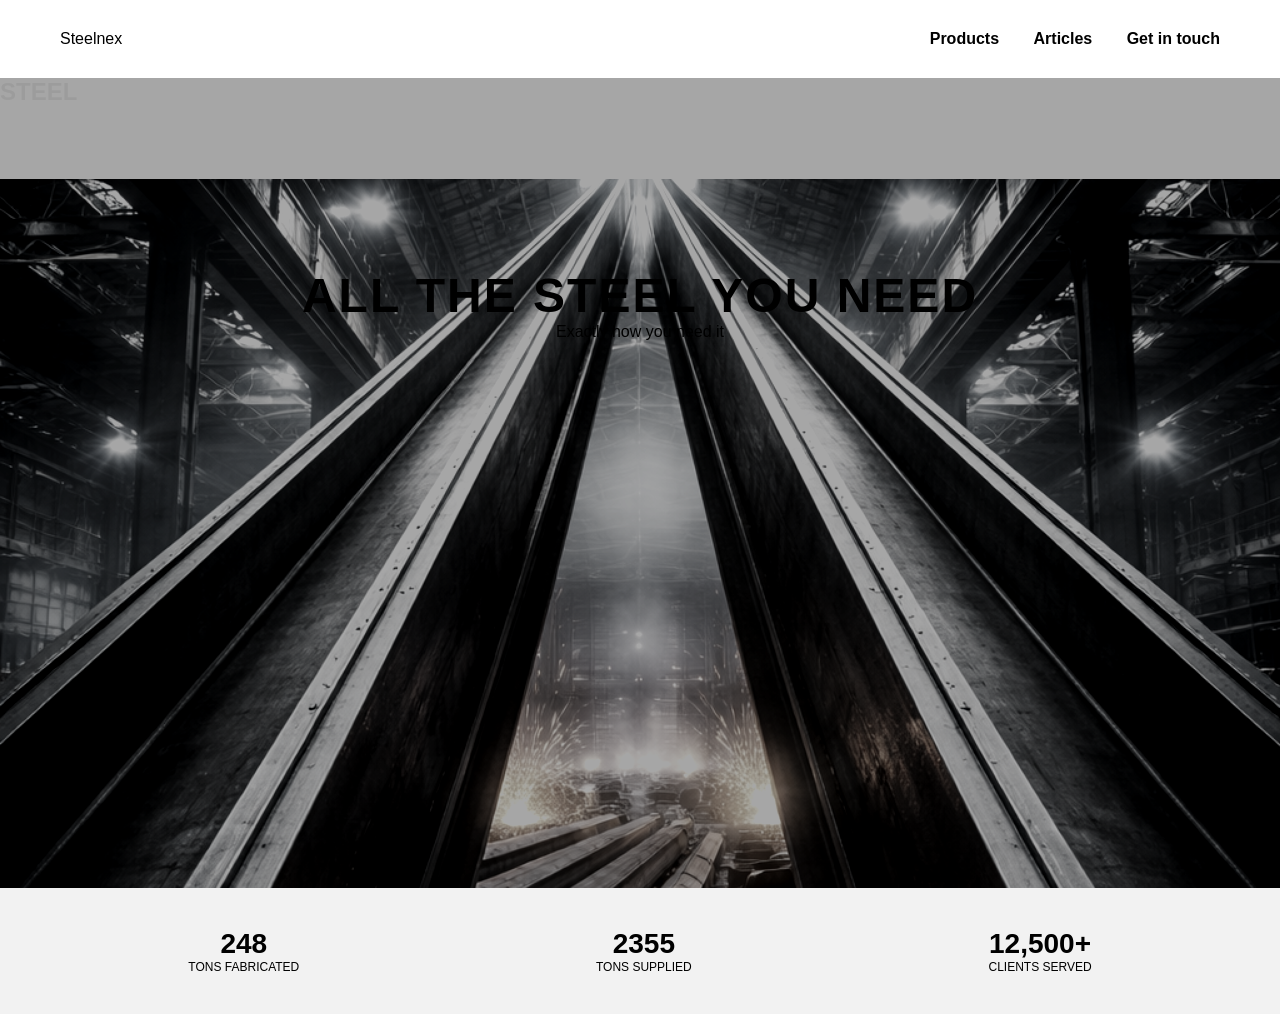
==== index.html @ 7763c03f "Add files via upload" ====
<!DOCTYPE html>
<html lang="en">
<head>
  <meta charset="UTF-8">
  <title>Steel Company</title>
  <link rel="stylesheet" href="style.css">
</head>
<body>

<header class="nav">
  <div class="logo">Steelnex</div>
  <nav>
    <a href="#">Products</a>
    <a href="#">Articles</a>
    <a href="#">Get in touch</a>
  </nav>
</header>

<section class="hero">
  <h1 class="bg-text">STEEL</h1>

  <div class="hero-content">
    <h2>ALL THE STEEL YOU NEED</h2>
    <p>Exactly how you need it</p>
  </div>

  <img src="steel.jpg" class="hero-image">
</section>

<section class="stats">
  <div><strong>248</strong><span>Tons fabricated</span></div>
  <div><strong>2355</strong><span>Tons supplied</span></div>
  <div><strong>12,500+</strong><span>Clients served</span></div>
</section>

</body>
</html>
---- style.css ----
* {
  margin: 0;
  padding: 0;
  box-sizing: border-box;
  font-family: Arial, Helvetica, sans-serif;
}

body {
  background: #fff;
  color: #000;
}

.nav {
  display: flex;
  justify-content: space-between;
  padding: 30px 60px;
}

.nav a {
  margin-left: 30px;
  text-decoration: none;
  color: #000;
  font-weight: 600;
}

.hero {
  position: relative;
  height: 90vh;
  overflow: hidden;
}

.bg-text {
  opacity: 0.06;
}

.hero-content {
  position: absolute;
  top: 20%;
  width: 100%;
  text-align: center;
}

.hero-content h2 {
  font-size: 48px;
  letter-spacing: 2px;
}

.hero-content {
  position: relative;
  z-index: 2;
}

.hero-image {
  width: 100%;
  height: 100%;
  object-fit: cover;
  filter: grayscale(80%) contrast(1.15);
}

.hero::after {
  content: "";
  position: absolute;
  inset: 0;
  background: rgba(0,0,0,0.35);
}


.stats {
  display: flex;
  justify-content: space-around;
  padding: 40px;
  background: #f2f2f2;
}

.stats div {
  text-align: center;
}

.stats strong {
  font-size: 28px;
}

.stats span {
  display: block;
  font-size: 12px;
  text-transform: uppercase;
}
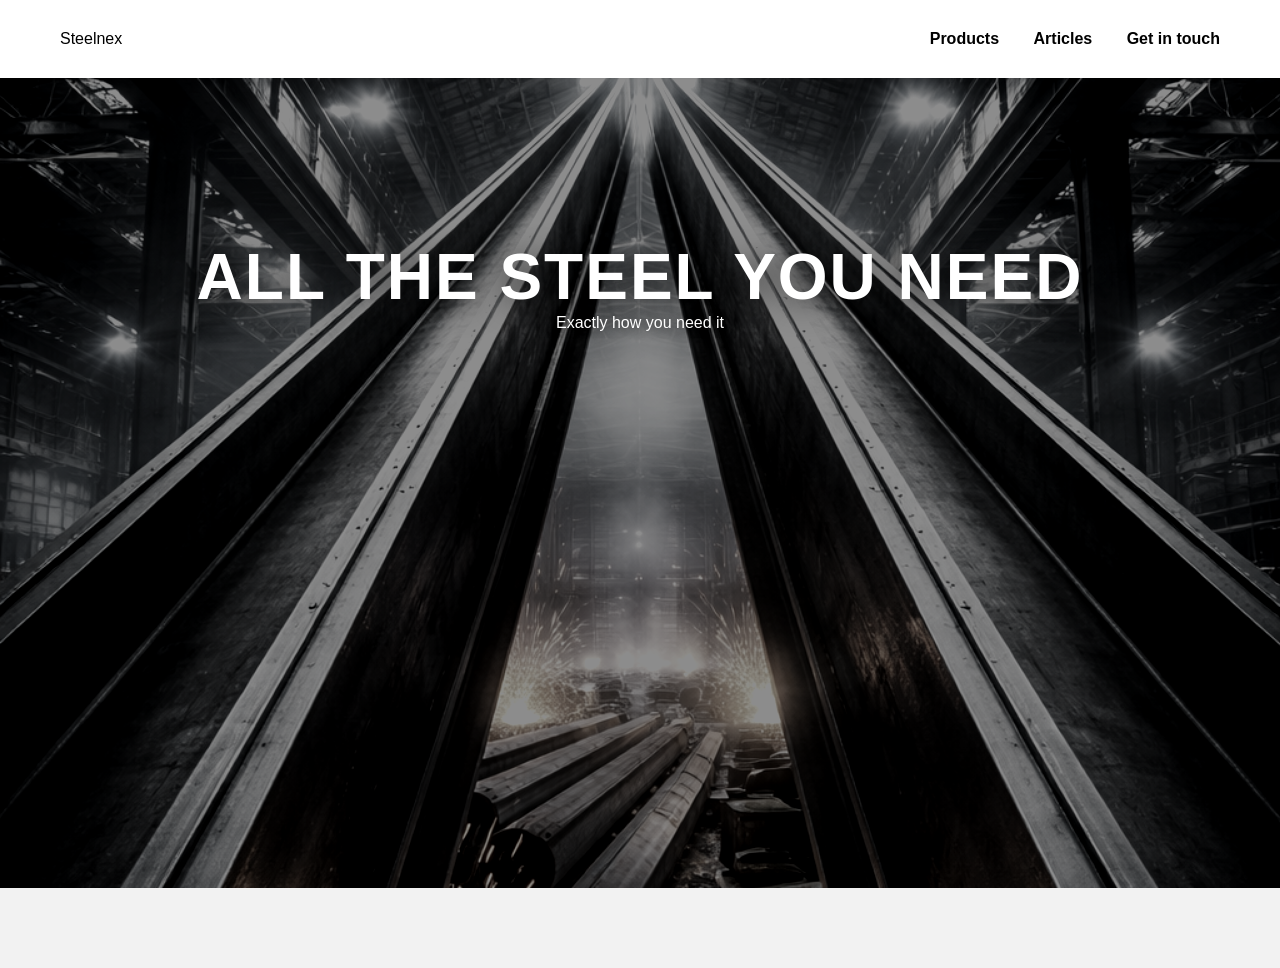
==== commit e8382dd5: "Update index.html Removed footer details" ====
--- a/index.html
+++ b/index.html
@@ -28,10 +28,11 @@
 </section>
 
 <section class="stats">
-  <div><strong>248</strong><span>Tons fabricated</span></div>
-  <div><strong>2355</strong><span>Tons supplied</span></div>
-  <div><strong>12,500+</strong><span>Clients served</span></div>
+  <div><strong></strong><span></span></div>
+  <div><strong></strong><span></span></div>
+  <div><strong></strong><span></span></div>
 </section>
 
 </body>
 </html>
+
--- a/style.css
+++ b/style.css
@@ -29,40 +29,53 @@
   overflow: hidden;
 }
 
+/* background STEEL text */
 .bg-text {
-  opacity: 0.06;
+  display: none;
 }
 
+/* HERO IMAGE */
+.hero-image {
+  position: absolute;
+  inset: 0;
+  width: 100%;
+  height: 100%;
+  object-fit: cover;
+  filter: grayscale(80%) contrast(1.15);
+  z-index: 0;
+}
+
+/* DARK OVERLAY */
+.hero::after {
+  content: "";
+  position: absolute;
+  inset: 0;
+  background: rgba(0,0,0,0.45);
+  z-index: 1;
+}
+
+/* HERO TEXT */
 .hero-content {
   position: absolute;
   top: 20%;
   width: 100%;
   text-align: center;
+  z-index: 2;
 }
 
 .hero-content h2 {
-  font-size: 48px;
+  color: #ffffff;
+  font-size: clamp(36px, 5vw, 72px);
+  font-weight: 800;
   letter-spacing: 2px;
+  text-shadow: 0 4px 30px rgba(0,0,0,0.7);
 }
 
-.hero-content {
-  position: relative;
-  z-index: 2;
+.hero-content p {
+  color: #ffffff;
+  text-shadow: 0 1px 10px rgba(0,0,0,0.5);
 }
 
-.hero-image {
-  width: 100%;
-  height: 100%;
-  object-fit: cover;
-  filter: grayscale(80%) contrast(1.15);
-}
-
-.hero::after {
-  content: "";
-  position: absolute;
-  inset: 0;
-  background: rgba(0,0,0,0.35);
-}
 
 
 .stats {
@@ -85,3 +98,4 @@
   font-size: 12px;
   text-transform: uppercase;
 }
+
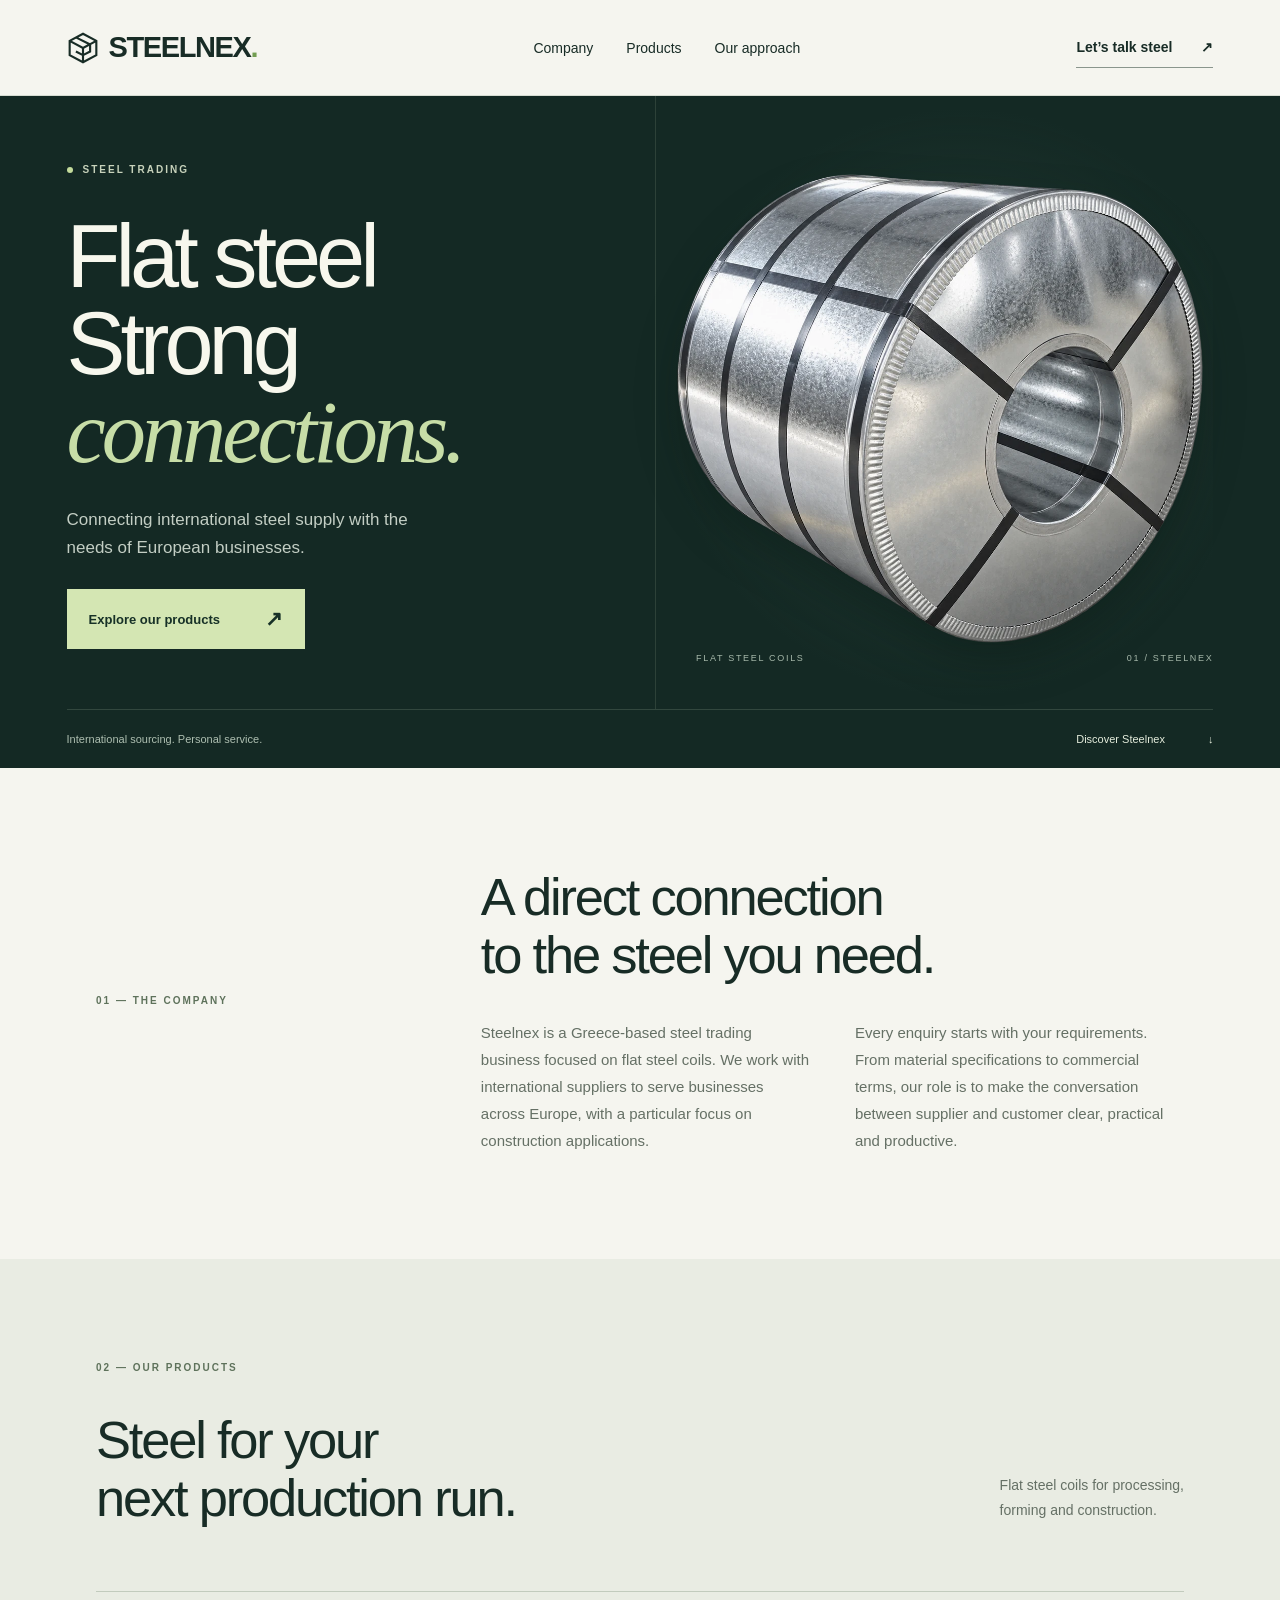
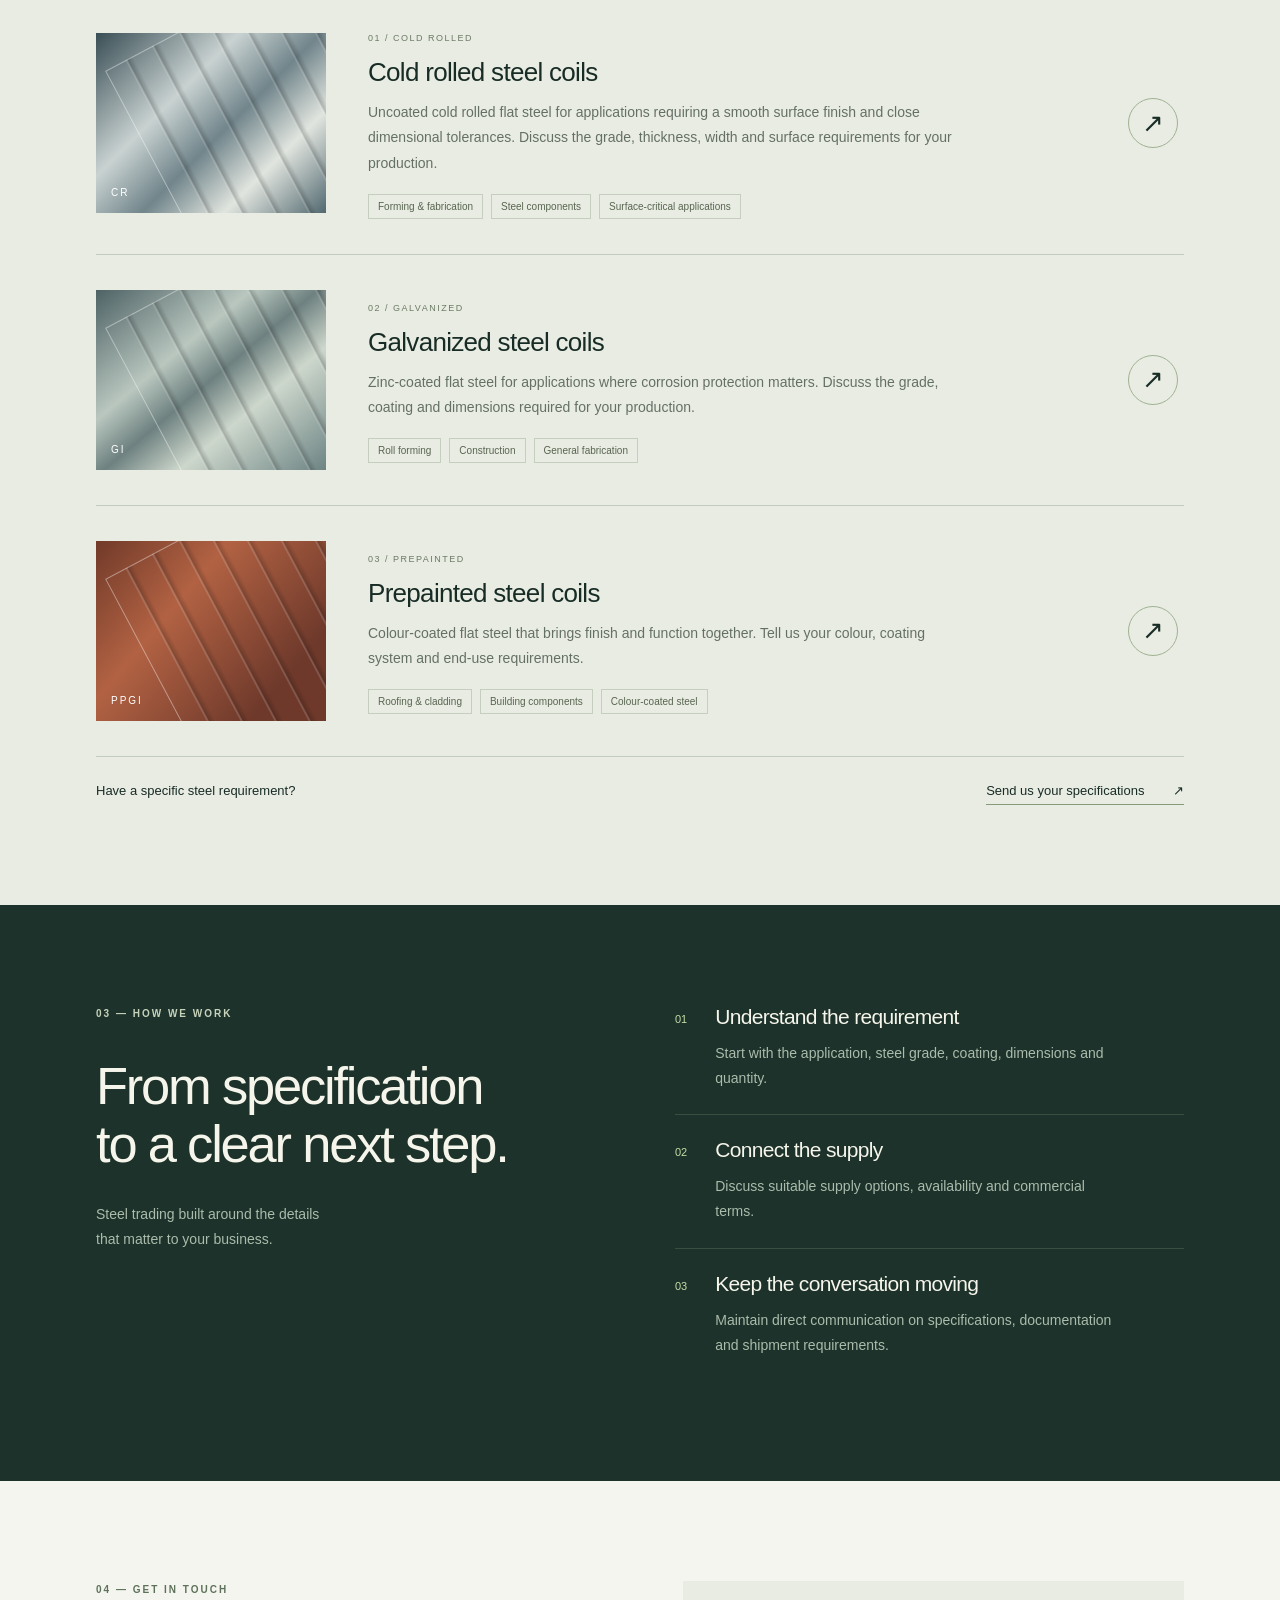
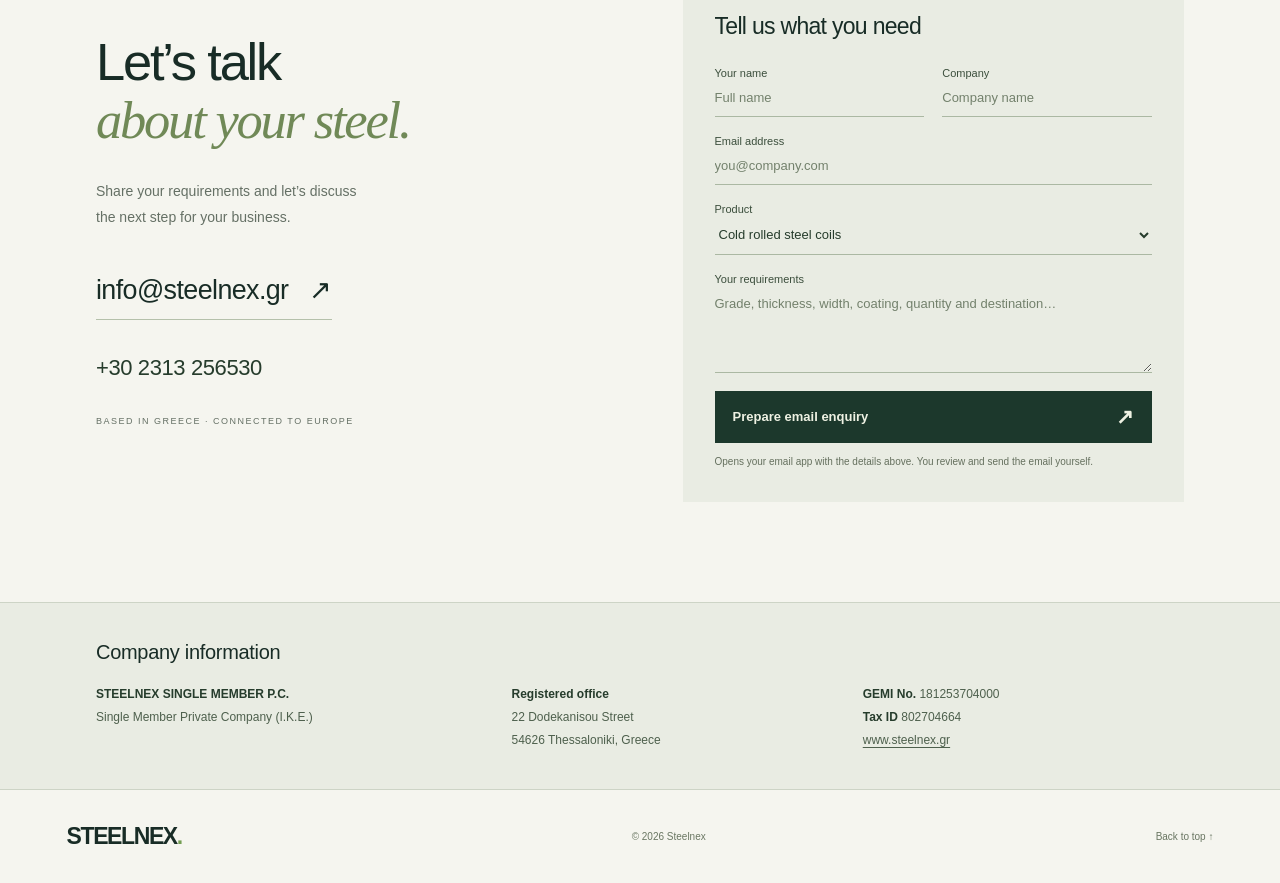
==== commit 1c2452ed: "Update index.html" ====
--- a/index.html
+++ b/index.html
@@ -1,38 +1,25 @@
-<!DOCTYPE html>
-<html lang="en">
-<head>
-  <meta charset="UTF-8">
-  <title>Steel Company</title>
-  <link rel="stylesheet" href="style.css">
-</head>
-<body>
+<!doctype html><html lang="en"><head><meta charset="utf-8"><meta name="viewport" content="width=device-width,initial-scale=1"><meta name="theme-color" content="#142924"><title>STEELNEX | Flat Steel. Connected.</title><meta name="description" content="Steelnex connects international flat steel supply with European businesses. Galvanized, prepainted and cold rolled steel coils, with personal service."><link rel="canonical" href="https://www.steelnex.gr/"><link rel="icon" href="[data-uri]" type="image/svg+xml"><style>*{box-sizing:border-box}html{scroll-behavior:smooth;scroll-padding-top:95px}body{margin:0;background:#f5f5ef;color:#182c26;font-family:Arial,Helvetica,sans-serif;-webkit-font-smoothing:antialiased}a{color:inherit;text-decoration:none}button,input,select,textarea{font:inherit}button,a,input,select,textarea{-webkit-tap-highlight-color:transparent}:focus-visible{outline:3px solid #afc77d;outline-offset:5px}.skip{position:absolute;top:-90px;background:white;padding:15px;z-index:10}.skip:focus{top:4px}header{height:96px;display:flex;align-items:center;justify-content:space-between;padding:0 5.2%;border-bottom:1px solid #d6dcd2;background:#f5f5ef;gap:24px}.brand{font-weight:800;letter-spacing:-1.4px;font-size:29px;display:flex;align-items:center;gap:10px}.brand svg{width:32px;height:36px}.brand-dot{color:#739e52;margin-left:-10px}nav{display:flex;gap:33px;font-size:14px}nav a:hover{color:#63863e}.nav-contact{font-size:14px;font-weight:600;display:flex;gap:29px;border-bottom:1px solid #8a968d;padding:12px 0}.menu{display:none}.hero{color:#f7f7ed;background:#142924;padding:0 5.2%}.hero-grid{display:grid;grid-template-columns:1fr 1fr;gap:30px;max-width:1500px;margin:auto}.hero-copy{padding:65px 0 60px;position:relative;z-index:1}.eyebrow{font-size:10px;letter-spacing:2px;line-height:1.7;font-weight:600;color:#c7d2bb;display:flex;align-items:center;gap:10px;margin:0 0 35px}.eyebrow>span{width:6px;height:6px;border-radius:50%;background:#c4dc9c}h1{font-size:clamp(65px,6.9vw,108px);line-height:.99;letter-spacing:-5px;font-weight:500;margin:0 0 30px}em{font-family:Georgia,'Times New Roman',serif;font-weight:400;color:#c7dda7}h1 em{letter-spacing:-4px}.hero-intro{max-width:360px;font-size:17px;line-height:1.65;color:#c3cec4;margin-bottom:27px}.button{display:inline-flex;align-items:center;justify-content:space-between;gap:45px;padding:18px 22px;font-size:13px;font-weight:600;border:0;cursor:pointer;transition:background .15s}.button span{font-size:21px}.light{background:#d4e6b3;color:#173127}.light:hover{background:#e7f4cd}.hero-art{position:relative;align-self:stretch;display:flex;align-items:center;min-width:0;background:radial-gradient(ellipse at 55% 50%,#36514970,transparent 68%);border-left:1px solid #9cab9230}.hero-art img{display:block;width:118%;height:auto;max-width:none;margin-left:-6%}.art-top{position:absolute;top:65px;left:40px;font-size:9px;letter-spacing:2px;color:#a7b9ab}.art-bottom{position:absolute;bottom:46px;left:40px;right:0;display:flex;justify-content:space-between;font-size:9px;letter-spacing:1.7px;color:#a7b9ab}.hero-foot{border-top:1px solid #71857455;display:flex;justify-content:space-between;padding:23px 0;font-size:11px;color:#aebfb1;max-width:1500px;margin:auto}.hero-foot a{color:#e4ecdc}.hero-foot a span{margin-left:40px}.section{padding:100px 7.5%;scroll-margin-top:20px}.dark{color:#5e725b}h2{font-size:clamp(36px,4.1vw,58px);font-weight:400;line-height:1.1;letter-spacing:-2.2px;margin:0 0 30px}.about{display:grid;grid-template-columns:1fr 2.1fr;gap:50px}.about .eyebrow{padding-top:9px}.about-copy{display:grid;grid-template-columns:1fr 1fr;gap:45px}.about-copy p,.product p{color:#657065;font-size:15px;line-height:1.8;margin:5px 0}.products{background:#e9ece3}.section-heading{display:flex;align-items:end;justify-content:space-between;gap:40px;margin-bottom:35px}.section-heading>p{font-size:14px;color:#657065;line-height:1.8;margin-bottom:33px}.product{border-top:1px solid #c2cbbd;display:grid;grid-template-columns:230px 1fr 56px;gap:42px;align-items:center;padding:35px 0}.sample{height:180px;position:relative;overflow:hidden;display:flex;align-items:end;padding:15px;color:white}.sample:after{content:'';position:absolute;width:230px;height:230px;transform:rotate(-28deg);left:50px;top:-30px;border:1px solid #ffffff66;background:repeating-linear-gradient(90deg,#fff0 0px,#fff0 22px,#ffffff50 23px,#0003 24px,#0000 30px)}.galvanized{background:linear-gradient(140deg,#4e6265,#b9c7bf 35%,#6e8180 50%,#cdd7cc 67%,#6d8484)}.prepainted{background:linear-gradient(130deg,#713a29,#b26243 35%,#6e392b 80%)}.sample span{font-size:10px;letter-spacing:2px;z-index:1}.number{font-size:9px;letter-spacing:1.5px;color:#6b7a64}h3{font-size:26px;letter-spacing:-.7px;font-weight:500;margin:12px 0}.product p{max-width:600px;font-size:14px}.tags{display:flex;flex-wrap:wrap;gap:8px;margin-top:18px}.tags span{border:1px solid #c6cebf;padding:6px 9px;font-size:10px;color:#586550}.round-link{border:1px solid #a0b292;border-radius:50%;height:50px;width:50px;display:grid;place-items:center;font-size:26px}.round-link:hover{background:#d1dfbc}.product-note{display:flex;justify-content:space-between;padding-top:26px;border-top:1px solid #c2cbbd;font-size:13px;gap:20px}.product-note a{border-bottom:1px solid #879a79;padding-bottom:6px}.product-note a span{margin-left:25px}.approach{display:grid;grid-template-columns:1fr 1fr;gap:70px;background:#1c322a;color:#f6f5eb}.approach-title>p:last-child{color:#abbcac;font-size:14px;line-height:1.8}.steps article{display:flex;gap:28px;padding:23px 0;border-top:1px solid #657c645e}.steps article:first-child{padding-top:0;border-top:0}.steps article>span{font-size:11px;color:#c7dda7;padding-top:8px}.steps h3{font-size:21px;margin:0 0 12px}.steps p{font-size:14px;line-height:1.8;color:#abbcac;margin:0;max-width:400px}.contact{display:grid;grid-template-columns:1fr 1fr;gap:85px}.contact h2 em{color:#708957}.contact>div>p:not(.eyebrow){line-height:1.8;font-size:14px;color:#657065}.email{font-size:clamp(19px,2.1vw,29px);display:inline-block;margin:30px 0 14px;border-bottom:1px solid #b5c1ab;padding-bottom:13px;letter-spacing:-.6px}.email span{margin-left:14px}.contact .location{font-size:9px!important;letter-spacing:1.5px;margin-top:26px}form{background:#e9ece3;padding:32px}form h3{margin:0 0 27px;font-size:23px}.form-row{display:grid;grid-template-columns:1fr 1fr;gap:18px}label{display:block;font-size:11px;color:#3b4e3c;margin-bottom:18px}input,select,textarea{width:100%;display:block;background:transparent;border:0;border-bottom:1px solid #abb8a3;border-radius:0;color:#263c2c;padding:11px 0;font-size:13px}textarea{resize:vertical;min-height:88px}input::placeholder,textarea::placeholder{color:#73816c}select{cursor:pointer}.green{background:#1c382c;color:#eef1e3;width:100%;padding:14px 18px}.green:hover{background:#33543d}.form-note{font-size:10px;line-height:1.7;color:#65705e;margin-bottom:0}#form-status{font-size:12px;line-height:1.7}#form-status:empty{display:none}footer{padding:33px 5.2%;border-top:1px solid #cdd4c6;display:flex;align-items:center;justify-content:space-between;gap:25px}footer .brand{font-size:23px}footer>span,footer>a:last-child{font-size:10px;color:#697662}.mobile-nav[hidden]{display:none}
+@media(min-width:1600px){.section{padding-left:max(7.5%,calc((100vw - 1360px)/2));padding-right:max(7.5%,calc((100vw - 1360px)/2))}}
+@media(max-width:1000px){header{padding:0 5%;height:80px}nav{gap:19px}.hero-copy{padding-top:45px}h1{font-size:74px}.hero-art img{width:125%;margin-left:-11%}.art-top{top:45px;left:20px;font-size:8px}.art-bottom{left:20px}.section{padding:75px 6%}.about{gap:25px;grid-template-columns:1fr 2.5fr}.about-copy{gap:25px}.product{grid-template-columns:170px 1fr 45px;gap:25px}.sample{height:170px}.contact{gap:35px}.email{font-size:22px}.approach{gap:35px}form{padding:24px}}
+@media(max-width:720px){header{height:74px}.brand{font-size:24px}.brand svg{width:27px}nav,.nav-contact{display:none}.menu{display:block;font-size:25px;border:0;background:none;color:#142924;cursor:pointer}.mobile-nav{position:absolute;top:74px;left:0;right:0;background:#f5f5ef;padding:20px 6%;z-index:5;box-shadow:0 12px 20px #0002}.mobile-nav a{display:block;padding:13px 0;border-bottom:1px solid #d9dece}.hero{padding:0 6%;overflow:hidden}.hero-grid{grid-template-columns:1fr;gap:0}.hero-copy{padding:38px 0 10px}.eyebrow{font-size:8px;letter-spacing:1.6px;margin-bottom:25px}h1{font-size:clamp(59px,12.7vw,88px);letter-spacing:-3px}h1 em{letter-spacing:-3px}.hero-intro{font-size:15px;max-width:310px}.hero-art{height:330px;border:0;margin:5px -7% 0;justify-content:center}.hero-art img{height:350px;width:auto;margin:0}.art-top{top:20px;left:6%;font-size:8px}.art-bottom{bottom:16px;left:6%;right:6%;font-size:8px}.hero-foot{padding:20px 0;font-size:9px;gap:15px}.hero-foot a span{margin-left:12px}.section{padding:60px 6%}.about{display:block}.about-copy{display:block}.about-copy p{margin-bottom:16px}.section-heading{display:block;margin-bottom:30px}.section-heading>p{margin-bottom:15px}h2{font-size:39px;letter-spacing:-1.6px}.product{grid-template-columns:85px 1fr;gap:20px;position:relative;align-items:start;padding:28px 0}.sample{height:120px}.sample:after{left:10px}.product h3{font-size:22px;margin-right:24px}.product p{font-size:13px}.round-link{position:absolute;right:0;top:35px;width:28px;height:28px;font-size:18px}.tags{gap:5px}.tags span{font-size:8px;padding:5px 6px}.number{font-size:8px}.product-note{display:block;line-height:1.7}.product-note a{display:table;margin-top:13px}.approach{display:block}.steps{margin-top:35px}.steps h3{font-size:20px}.contact{display:block}.email{font-size:24px;margin-top:12px}.contact form{margin-top:35px}.form-row{grid-template-columns:1fr}.form-row label{margin-bottom:18px}footer{flex-wrap:wrap;padding:28px 6%;gap:23px}footer .brand{width:100%}footer>span:nth-child(2){width:100%}}
+@media(prefers-reduced-motion:reduce){html{scroll-behavior:auto}*{transition:none!important}}
 
-<header class="nav">
-  <div class="logo">Steelnex</div>
-  <nav>
-    <a href="#">Products</a>
-    <a href="#">Articles</a>
-    <a href="#">Get in touch</a>
-  </nav>
-</header>
+.company-information{padding:38px 7.5%;background:#e9ece3;border-top:1px solid #cdd4c6}.company-information h2{font-size:20px;letter-spacing:-.3px;margin:0 0 20px}.company-details{display:grid;grid-template-columns:1.2fr 1fr 1fr;gap:30px;font-size:12px;line-height:1.9;color:#4e604d}.company-details p{margin:0}.company-details strong{font-weight:600;color:#263c2c}.company-details a{text-decoration:underline;text-underline-offset:3px}@media(max-width:720px){.company-information{padding:30px 6%}.company-details{grid-template-columns:1fr;gap:18px}}
 
-<section class="hero">
-  <h1 class="bg-text">STEEL</h1>
+/* Galvanized coil product visual */
+.hero-art{justify-content:center}
+.hero-art img{width:100%;height:auto;max-width:570px;margin:0;filter:drop-shadow(0 20px 20px #06150f55)}
+@media(max-width:1000px){.hero-art img{width:100%;margin:0}}
+@media(max-width:720px){.hero-art img{width:auto;height:290px;max-width:100%;margin:0;object-fit:contain}}
+</style></head><body>
+<a class="skip" href="#main">Skip to content</a>
+<header><a class="brand" href="#" aria-label="Steelnex home"><svg viewBox="0 0 36 36" aria-hidden="true"><path d="M3 10 18 2l15 8v16l-15 8L3 26Z M3 10l15 8 15-8M18 18v16M10 6l16 8v8l-8 4-8-4" fill="none" stroke="currentColor" stroke-width="2.4"/></svg>STEELNEX<span class="brand-dot">.</span></a><nav aria-label="Main navigation"><a href="#about">Company</a><a href="#products">Products</a><a href="#approach">Our approach</a></nav><a class="nav-contact" href="#contact">Let’s talk steel <span>↗</span></a><button class="menu" aria-expanded="false" aria-controls="mobile-nav" aria-label="Open navigation">☰</button></header>
+<div class="mobile-nav" id="mobile-nav" hidden><a href="#about">Company</a><a href="#products">Products</a><a href="#approach">Our approach</a><a href="#contact">Contact</a></div>
+<main id="main"><section class="hero"><div class="hero-grid"><div class="hero-copy"><p class="eyebrow"><span></span> STEEL TRADING</p><h1>Flat steel<br>Strong<br><em>connections.</em></h1><p class="hero-intro">Connecting international steel supply with the needs of European businesses.</p><a class="button light" href="#products">Explore our products <span>↗</span></a></div><div class="hero-art"><img src="[data-uri]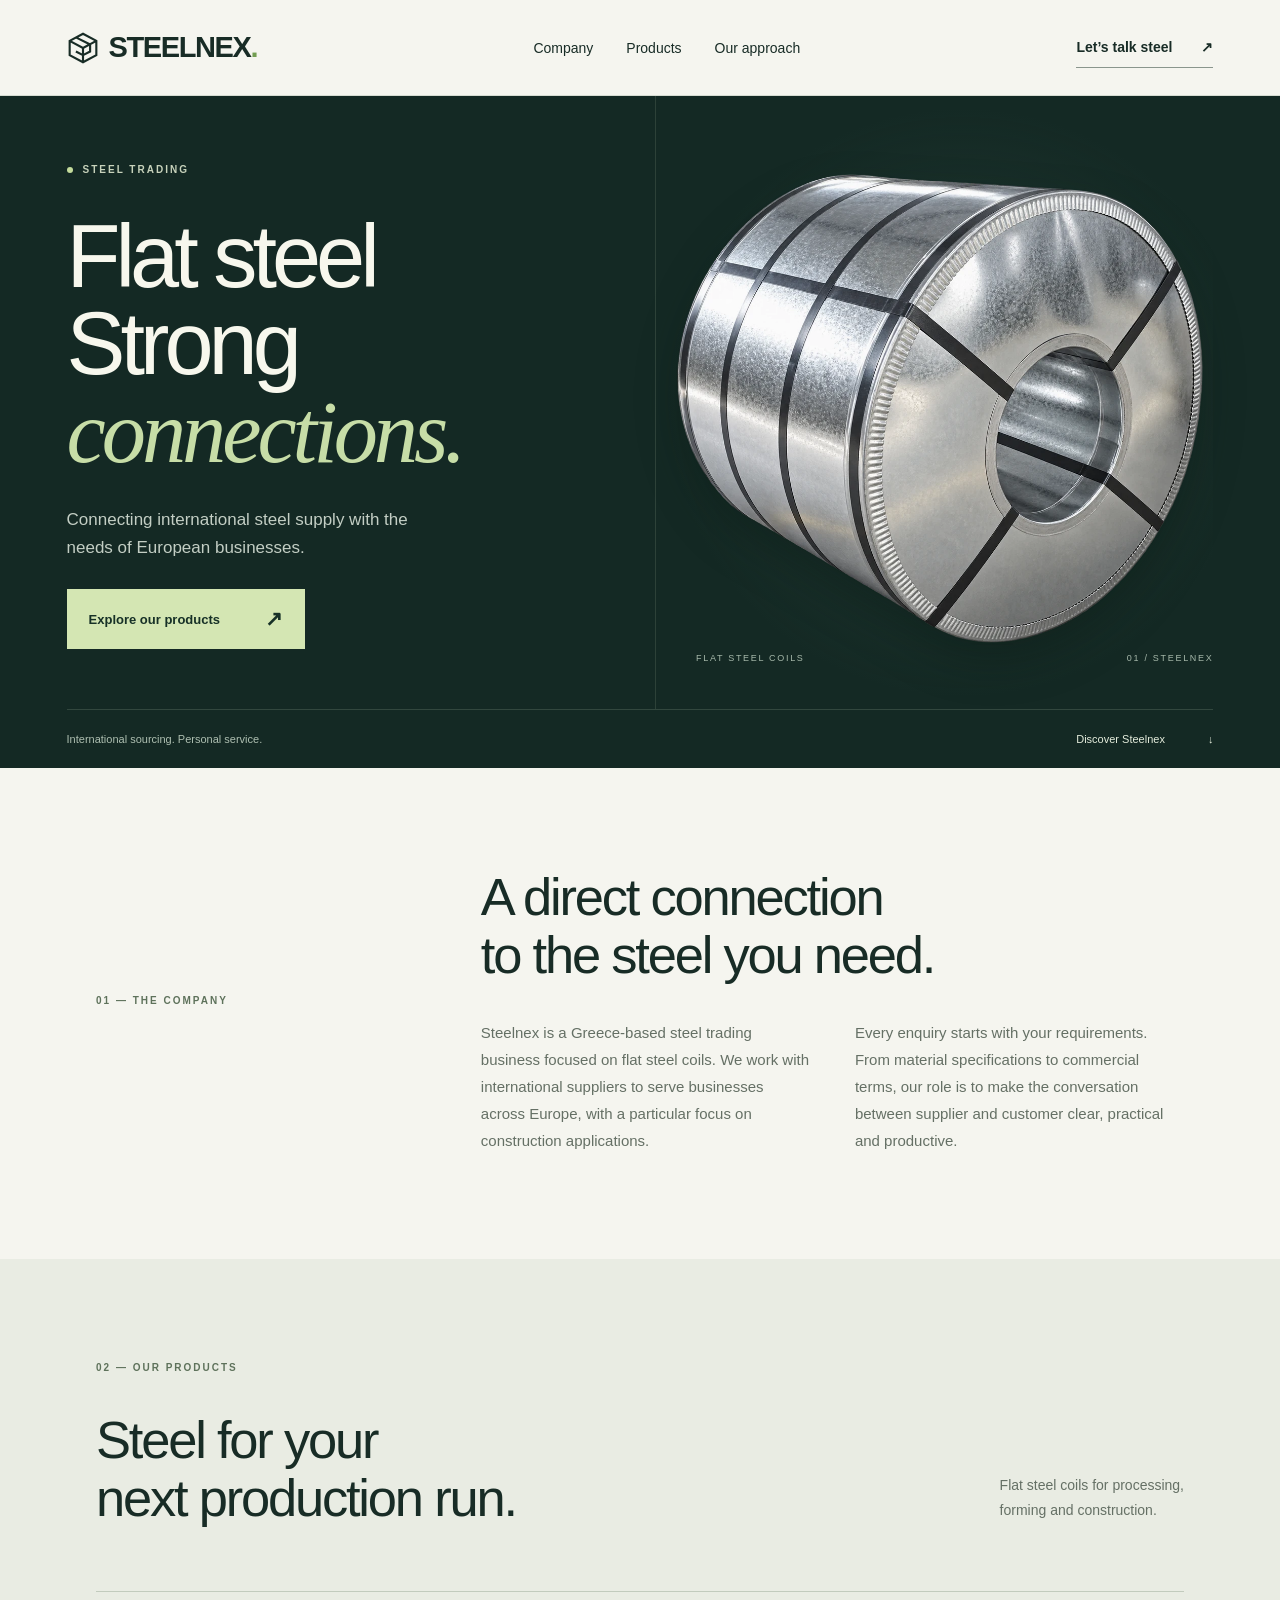
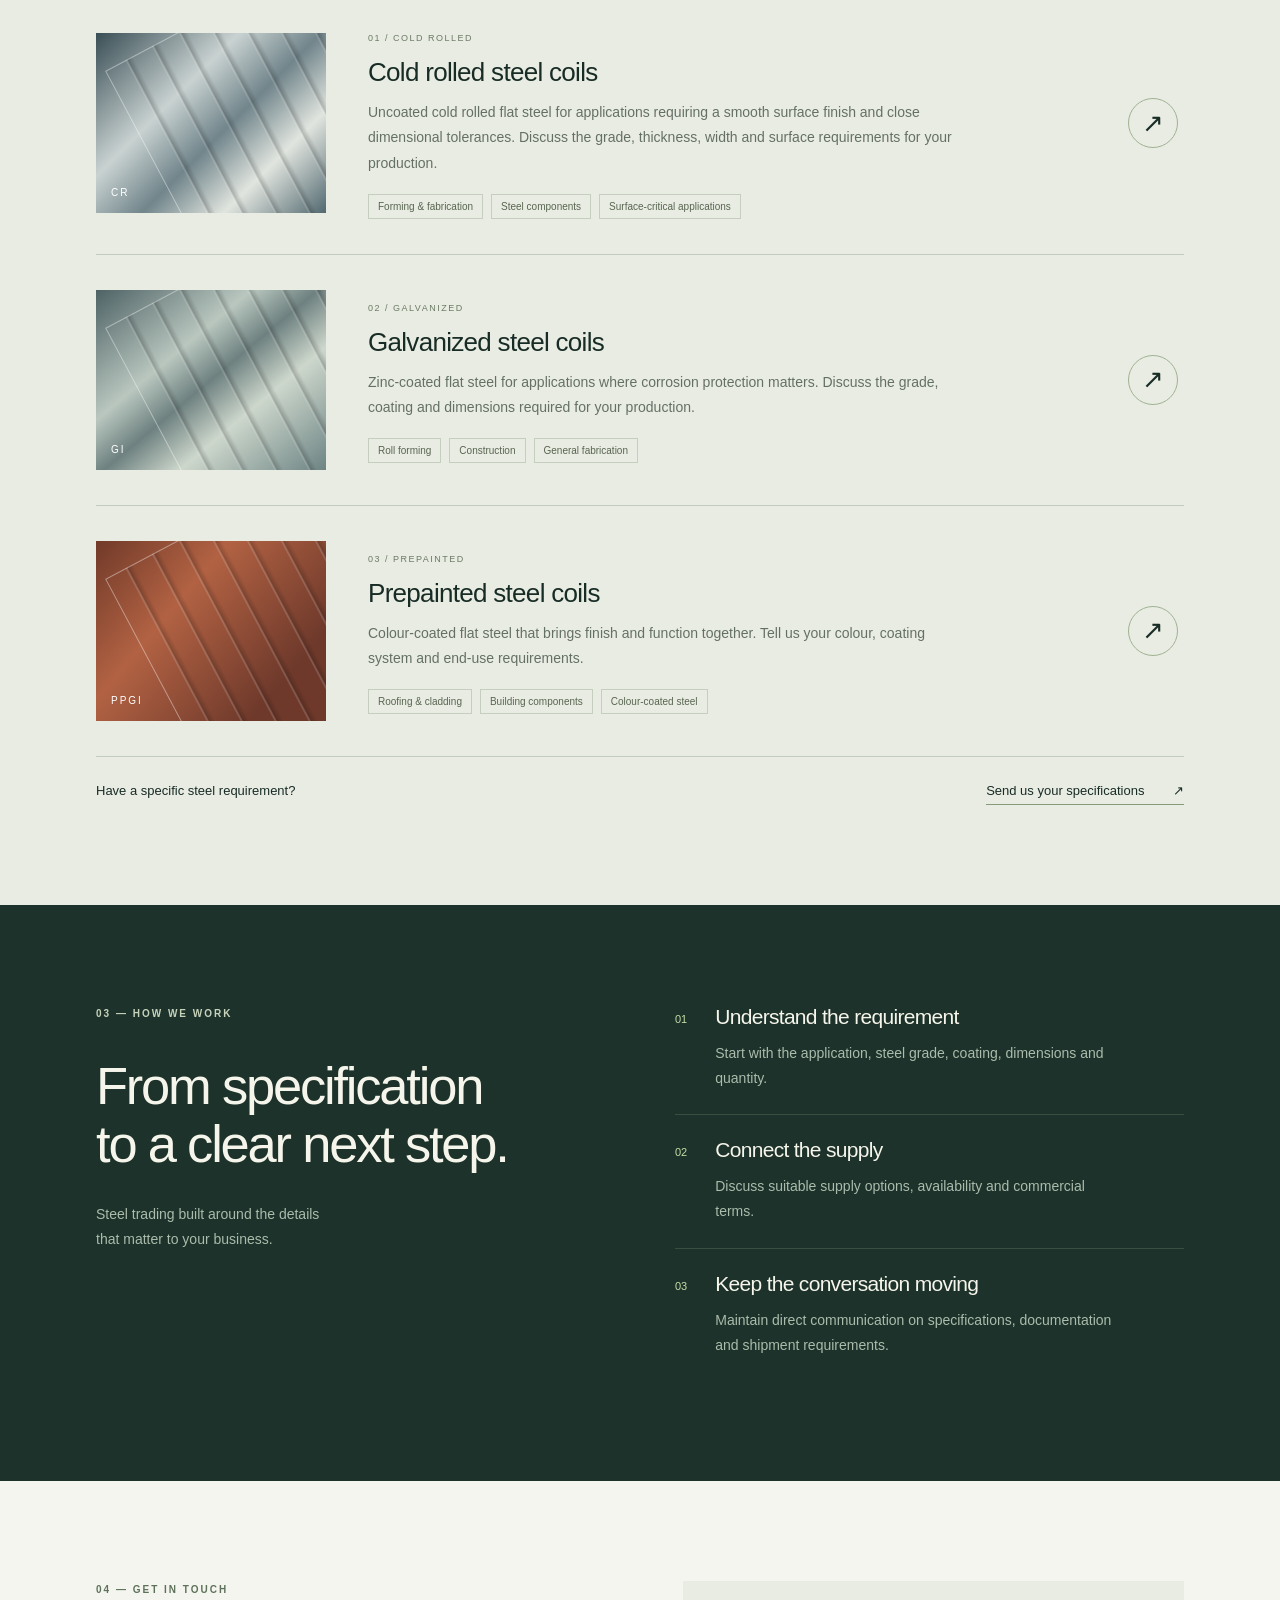
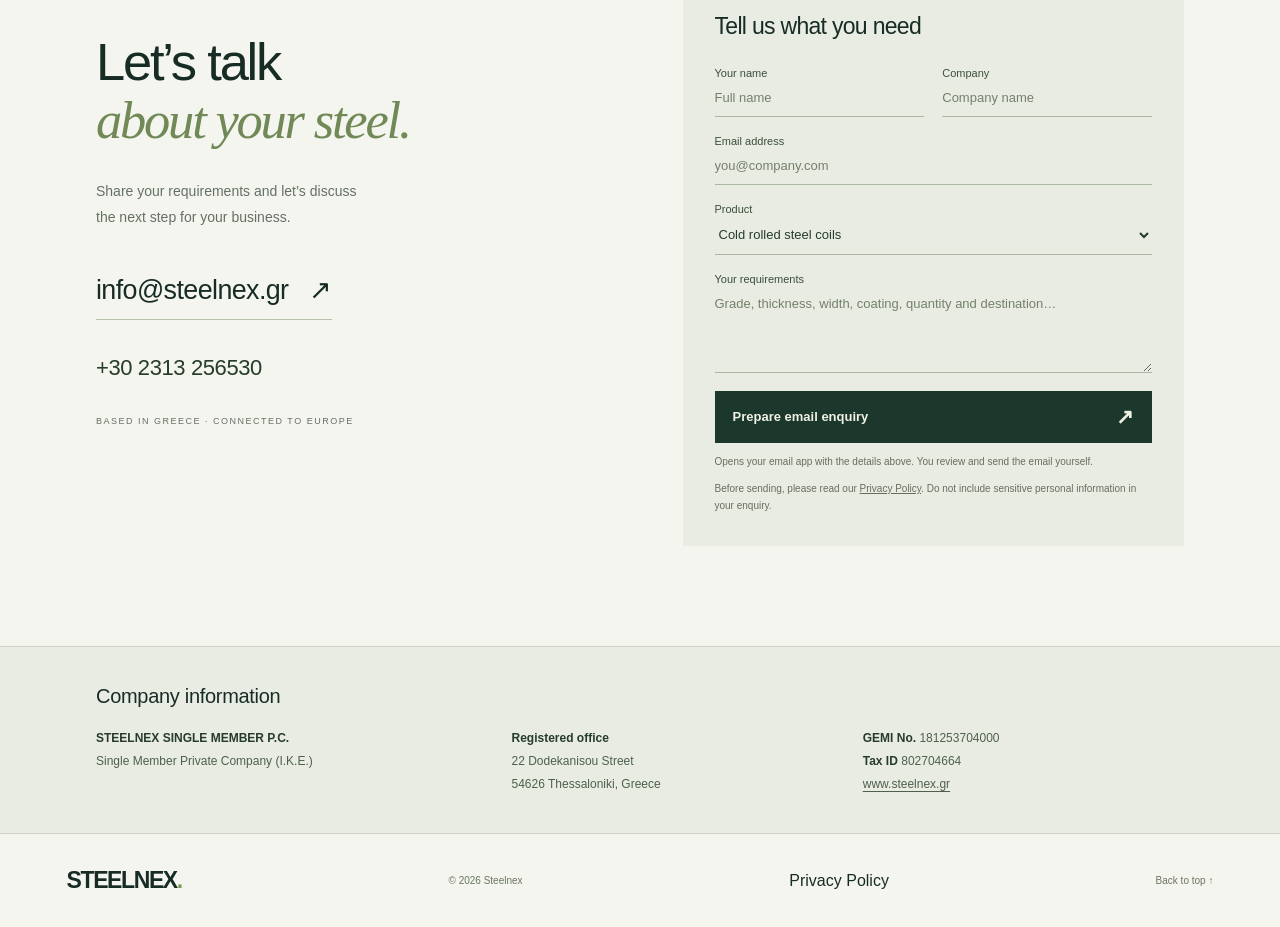
==== commit 3a471860: "Updated Index and Privacy Policy" ====
--- a/index.html
+++ b/index.html
@@ -1,25 +1,25 @@
-<!doctype html><html lang="en"><head><meta charset="utf-8"><meta name="viewport" content="width=device-width,initial-scale=1"><meta name="theme-color" content="#142924"><title>STEELNEX | Flat Steel. Connected.</title><meta name="description" content="Steelnex connects international flat steel supply with European businesses. Galvanized, prepainted and cold rolled steel coils, with personal service."><link rel="canonical" href="https://www.steelnex.gr/"><link rel="icon" href="[data-uri]" type="image/svg+xml"><style>*{box-sizing:border-box}html{scroll-behavior:smooth;scroll-padding-top:95px}body{margin:0;background:#f5f5ef;color:#182c26;font-family:Arial,Helvetica,sans-serif;-webkit-font-smoothing:antialiased}a{color:inherit;text-decoration:none}button,input,select,textarea{font:inherit}button,a,input,select,textarea{-webkit-tap-highlight-color:transparent}:focus-visible{outline:3px solid #afc77d;outline-offset:5px}.skip{position:absolute;top:-90px;background:white;padding:15px;z-index:10}.skip:focus{top:4px}header{height:96px;display:flex;align-items:center;justify-content:space-between;padding:0 5.2%;border-bottom:1px solid #d6dcd2;background:#f5f5ef;gap:24px}.brand{font-weight:800;letter-spacing:-1.4px;font-size:29px;display:flex;align-items:center;gap:10px}.brand svg{width:32px;height:36px}.brand-dot{color:#739e52;margin-left:-10px}nav{display:flex;gap:33px;font-size:14px}nav a:hover{color:#63863e}.nav-contact{font-size:14px;font-weight:600;display:flex;gap:29px;border-bottom:1px solid #8a968d;padding:12px 0}.menu{display:none}.hero{color:#f7f7ed;background:#142924;padding:0 5.2%}.hero-grid{display:grid;grid-template-columns:1fr 1fr;gap:30px;max-width:1500px;margin:auto}.hero-copy{padding:65px 0 60px;position:relative;z-index:1}.eyebrow{font-size:10px;letter-spacing:2px;line-height:1.7;font-weight:600;color:#c7d2bb;display:flex;align-items:center;gap:10px;margin:0 0 35px}.eyebrow>span{width:6px;height:6px;border-radius:50%;background:#c4dc9c}h1{font-size:clamp(65px,6.9vw,108px);line-height:.99;letter-spacing:-5px;font-weight:500;margin:0 0 30px}em{font-family:Georgia,'Times New Roman',serif;font-weight:400;color:#c7dda7}h1 em{letter-spacing:-4px}.hero-intro{max-width:360px;font-size:17px;line-height:1.65;color:#c3cec4;margin-bottom:27px}.button{display:inline-flex;align-items:center;justify-content:space-between;gap:45px;padding:18px 22px;font-size:13px;font-weight:600;border:0;cursor:pointer;transition:background .15s}.button span{font-size:21px}.light{background:#d4e6b3;color:#173127}.light:hover{background:#e7f4cd}.hero-art{position:relative;align-self:stretch;display:flex;align-items:center;min-width:0;background:radial-gradient(ellipse at 55% 50%,#36514970,transparent 68%);border-left:1px solid #9cab9230}.hero-art img{display:block;width:118%;height:auto;max-width:none;margin-left:-6%}.art-top{position:absolute;top:65px;left:40px;font-size:9px;letter-spacing:2px;color:#a7b9ab}.art-bottom{position:absolute;bottom:46px;left:40px;right:0;display:flex;justify-content:space-between;font-size:9px;letter-spacing:1.7px;color:#a7b9ab}.hero-foot{border-top:1px solid #71857455;display:flex;justify-content:space-between;padding:23px 0;font-size:11px;color:#aebfb1;max-width:1500px;margin:auto}.hero-foot a{color:#e4ecdc}.hero-foot a span{margin-left:40px}.section{padding:100px 7.5%;scroll-margin-top:20px}.dark{color:#5e725b}h2{font-size:clamp(36px,4.1vw,58px);font-weight:400;line-height:1.1;letter-spacing:-2.2px;margin:0 0 30px}.about{display:grid;grid-template-columns:1fr 2.1fr;gap:50px}.about .eyebrow{padding-top:9px}.about-copy{display:grid;grid-template-columns:1fr 1fr;gap:45px}.about-copy p,.product p{color:#657065;font-size:15px;line-height:1.8;margin:5px 0}.products{background:#e9ece3}.section-heading{display:flex;align-items:end;justify-content:space-between;gap:40px;margin-bottom:35px}.section-heading>p{font-size:14px;color:#657065;line-height:1.8;margin-bottom:33px}.product{border-top:1px solid #c2cbbd;display:grid;grid-template-columns:230px 1fr 56px;gap:42px;align-items:center;padding:35px 0}.sample{height:180px;position:relative;overflow:hidden;display:flex;align-items:end;padding:15px;color:white}.sample:after{content:'';position:absolute;width:230px;height:230px;transform:rotate(-28deg);left:50px;top:-30px;border:1px solid #ffffff66;background:repeating-linear-gradient(90deg,#fff0 0px,#fff0 22px,#ffffff50 23px,#0003 24px,#0000 30px)}.galvanized{background:linear-gradient(140deg,#4e6265,#b9c7bf 35%,#6e8180 50%,#cdd7cc 67%,#6d8484)}.prepainted{background:linear-gradient(130deg,#713a29,#b26243 35%,#6e392b 80%)}.sample span{font-size:10px;letter-spacing:2px;z-index:1}.number{font-size:9px;letter-spacing:1.5px;color:#6b7a64}h3{font-size:26px;letter-spacing:-.7px;font-weight:500;margin:12px 0}.product p{max-width:600px;font-size:14px}.tags{display:flex;flex-wrap:wrap;gap:8px;margin-top:18px}.tags span{border:1px solid #c6cebf;padding:6px 9px;font-size:10px;color:#586550}.round-link{border:1px solid #a0b292;border-radius:50%;height:50px;width:50px;display:grid;place-items:center;font-size:26px}.round-link:hover{background:#d1dfbc}.product-note{display:flex;justify-content:space-between;padding-top:26px;border-top:1px solid #c2cbbd;font-size:13px;gap:20px}.product-note a{border-bottom:1px solid #879a79;padding-bottom:6px}.product-note a span{margin-left:25px}.approach{display:grid;grid-template-columns:1fr 1fr;gap:70px;background:#1c322a;color:#f6f5eb}.approach-title>p:last-child{color:#abbcac;font-size:14px;line-height:1.8}.steps article{display:flex;gap:28px;padding:23px 0;border-top:1px solid #657c645e}.steps article:first-child{padding-top:0;border-top:0}.steps article>span{font-size:11px;color:#c7dda7;padding-top:8px}.steps h3{font-size:21px;margin:0 0 12px}.steps p{font-size:14px;line-height:1.8;color:#abbcac;margin:0;max-width:400px}.contact{display:grid;grid-template-columns:1fr 1fr;gap:85px}.contact h2 em{color:#708957}.contact>div>p:not(.eyebrow){line-height:1.8;font-size:14px;color:#657065}.email{font-size:clamp(19px,2.1vw,29px);display:inline-block;margin:30px 0 14px;border-bottom:1px solid #b5c1ab;padding-bottom:13px;letter-spacing:-.6px}.email span{margin-left:14px}.contact .location{font-size:9px!important;letter-spacing:1.5px;margin-top:26px}form{background:#e9ece3;padding:32px}form h3{margin:0 0 27px;font-size:23px}.form-row{display:grid;grid-template-columns:1fr 1fr;gap:18px}label{display:block;font-size:11px;color:#3b4e3c;margin-bottom:18px}input,select,textarea{width:100%;display:block;background:transparent;border:0;border-bottom:1px solid #abb8a3;border-radius:0;color:#263c2c;padding:11px 0;font-size:13px}textarea{resize:vertical;min-height:88px}input::placeholder,textarea::placeholder{color:#73816c}select{cursor:pointer}.green{background:#1c382c;color:#eef1e3;width:100%;padding:14px 18px}.green:hover{background:#33543d}.form-note{font-size:10px;line-height:1.7;color:#65705e;margin-bottom:0}#form-status{font-size:12px;line-height:1.7}#form-status:empty{display:none}footer{padding:33px 5.2%;border-top:1px solid #cdd4c6;display:flex;align-items:center;justify-content:space-between;gap:25px}footer .brand{font-size:23px}footer>span,footer>a:last-child{font-size:10px;color:#697662}.mobile-nav[hidden]{display:none}
-@media(min-width:1600px){.section{padding-left:max(7.5%,calc((100vw - 1360px)/2));padding-right:max(7.5%,calc((100vw - 1360px)/2))}}
-@media(max-width:1000px){header{padding:0 5%;height:80px}nav{gap:19px}.hero-copy{padding-top:45px}h1{font-size:74px}.hero-art img{width:125%;margin-left:-11%}.art-top{top:45px;left:20px;font-size:8px}.art-bottom{left:20px}.section{padding:75px 6%}.about{gap:25px;grid-template-columns:1fr 2.5fr}.about-copy{gap:25px}.product{grid-template-columns:170px 1fr 45px;gap:25px}.sample{height:170px}.contact{gap:35px}.email{font-size:22px}.approach{gap:35px}form{padding:24px}}
-@media(max-width:720px){header{height:74px}.brand{font-size:24px}.brand svg{width:27px}nav,.nav-contact{display:none}.menu{display:block;font-size:25px;border:0;background:none;color:#142924;cursor:pointer}.mobile-nav{position:absolute;top:74px;left:0;right:0;background:#f5f5ef;padding:20px 6%;z-index:5;box-shadow:0 12px 20px #0002}.mobile-nav a{display:block;padding:13px 0;border-bottom:1px solid #d9dece}.hero{padding:0 6%;overflow:hidden}.hero-grid{grid-template-columns:1fr;gap:0}.hero-copy{padding:38px 0 10px}.eyebrow{font-size:8px;letter-spacing:1.6px;margin-bottom:25px}h1{font-size:clamp(59px,12.7vw,88px);letter-spacing:-3px}h1 em{letter-spacing:-3px}.hero-intro{font-size:15px;max-width:310px}.hero-art{height:330px;border:0;margin:5px -7% 0;justify-content:center}.hero-art img{height:350px;width:auto;margin:0}.art-top{top:20px;left:6%;font-size:8px}.art-bottom{bottom:16px;left:6%;right:6%;font-size:8px}.hero-foot{padding:20px 0;font-size:9px;gap:15px}.hero-foot a span{margin-left:12px}.section{padding:60px 6%}.about{display:block}.about-copy{display:block}.about-copy p{margin-bottom:16px}.section-heading{display:block;margin-bottom:30px}.section-heading>p{margin-bottom:15px}h2{font-size:39px;letter-spacing:-1.6px}.product{grid-template-columns:85px 1fr;gap:20px;position:relative;align-items:start;padding:28px 0}.sample{height:120px}.sample:after{left:10px}.product h3{font-size:22px;margin-right:24px}.product p{font-size:13px}.round-link{position:absolute;right:0;top:35px;width:28px;height:28px;font-size:18px}.tags{gap:5px}.tags span{font-size:8px;padding:5px 6px}.number{font-size:8px}.product-note{display:block;line-height:1.7}.product-note a{display:table;margin-top:13px}.approach{display:block}.steps{margin-top:35px}.steps h3{font-size:20px}.contact{display:block}.email{font-size:24px;margin-top:12px}.contact form{margin-top:35px}.form-row{grid-template-columns:1fr}.form-row label{margin-bottom:18px}footer{flex-wrap:wrap;padding:28px 6%;gap:23px}footer .brand{width:100%}footer>span:nth-child(2){width:100%}}
-@media(prefers-reduced-motion:reduce){html{scroll-behavior:auto}*{transition:none!important}}
-
-.company-information{padding:38px 7.5%;background:#e9ece3;border-top:1px solid #cdd4c6}.company-information h2{font-size:20px;letter-spacing:-.3px;margin:0 0 20px}.company-details{display:grid;grid-template-columns:1.2fr 1fr 1fr;gap:30px;font-size:12px;line-height:1.9;color:#4e604d}.company-details p{margin:0}.company-details strong{font-weight:600;color:#263c2c}.company-details a{text-decoration:underline;text-underline-offset:3px}@media(max-width:720px){.company-information{padding:30px 6%}.company-details{grid-template-columns:1fr;gap:18px}}
-
-/* Galvanized coil product visual */
-.hero-art{justify-content:center}
-.hero-art img{width:100%;height:auto;max-width:570px;margin:0;filter:drop-shadow(0 20px 20px #06150f55)}
-@media(max-width:1000px){.hero-art img{width:100%;margin:0}}
-@media(max-width:720px){.hero-art img{width:auto;height:290px;max-width:100%;margin:0;object-fit:contain}}
-</style></head><body>
-<a class="skip" href="#main">Skip to content</a>
-<header><a class="brand" href="#" aria-label="Steelnex home"><svg viewBox="0 0 36 36" aria-hidden="true"><path d="M3 10 18 2l15 8v16l-15 8L3 26Z M3 10l15 8 15-8M18 18v16M10 6l16 8v8l-8 4-8-4" fill="none" stroke="currentColor" stroke-width="2.4"/></svg>STEELNEX<span class="brand-dot">.</span></a><nav aria-label="Main navigation"><a href="#about">Company</a><a href="#products">Products</a><a href="#approach">Our approach</a></nav><a class="nav-contact" href="#contact">Let’s talk steel <span>↗</span></a><button class="menu" aria-expanded="false" aria-controls="mobile-nav" aria-label="Open navigation">☰</button></header>
-<div class="mobile-nav" id="mobile-nav" hidden><a href="#about">Company</a><a href="#products">Products</a><a href="#approach">Our approach</a><a href="#contact">Contact</a></div>
-<main id="main"><section class="hero"><div class="hero-grid"><div class="hero-copy"><p class="eyebrow"><span></span> STEEL TRADING</p><h1>Flat steel<br>Strong<br><em>connections.</em></h1><p class="hero-intro">Connecting international steel supply with the needs of European businesses.</p><a class="button light" href="#products">Explore our products <span>↗</span></a></div><div class="hero-art"><img src="[data-uri]